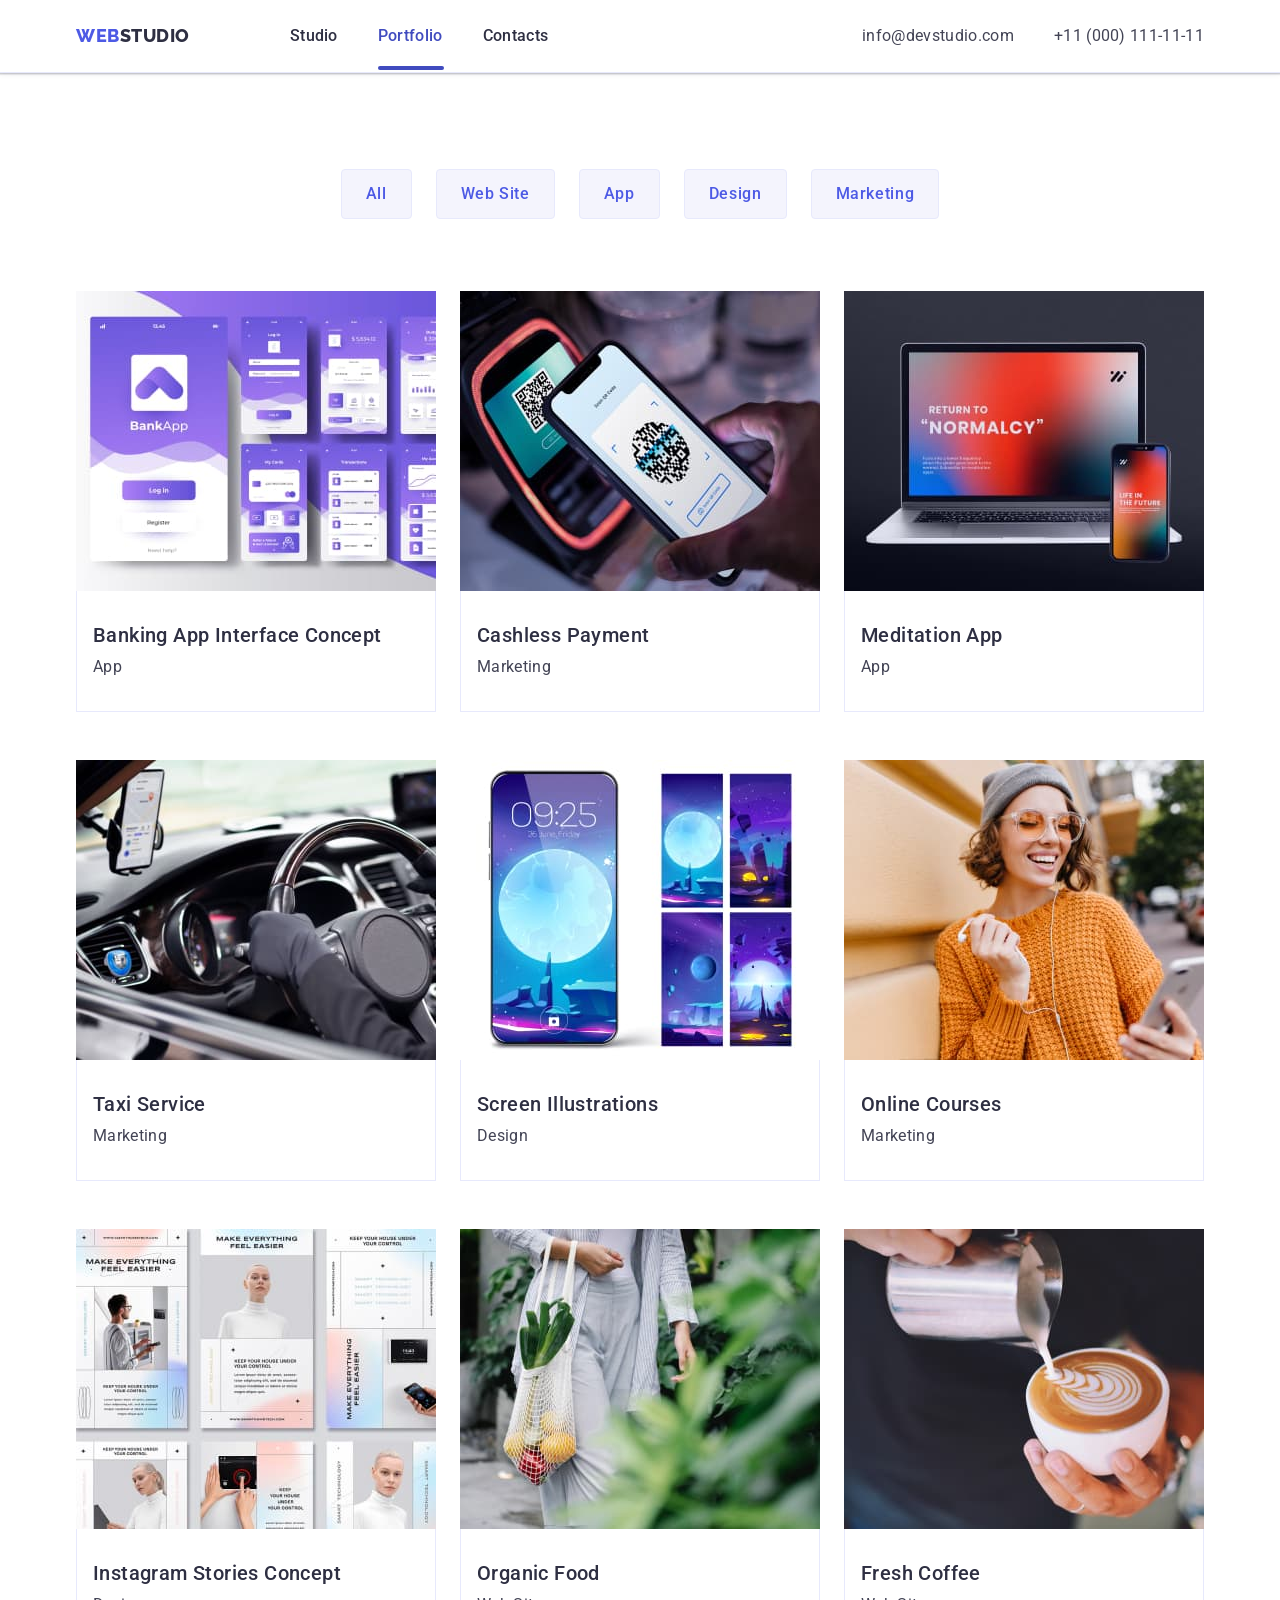
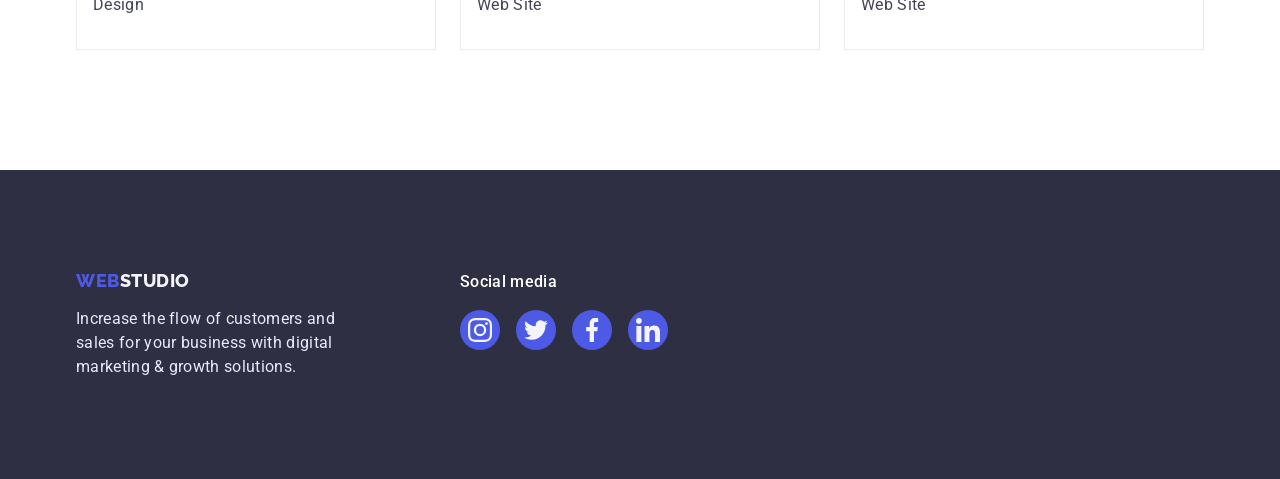
==== portfolio.html @ 558041e9 "Add files via upload" ====
<!DOCTYPE html>
<html lang="en">

<head>
    <meta charset="UTF-8">
    <meta http-equiv="X-UA-Compatible" content="IE=edge">
    <meta name="viewport" content="width=device-width, initial-scale=1.0">
    <title>Портфоліо</title>
    <link rel="stylesheet" href="./css/modern-normalize.min.css">
    <link rel="stylesheet" href="./css/styles.css">
    <link rel="preconnect" href="https://fonts.googleapis.com">
    <link rel="preconnect" href="https://fonts.gstatic.com" crossorigin>
    <link href="https://fonts.googleapis.com/css2?family=Raleway:wght@800&family=Roboto:wght@400;500;700&display=swap"
        rel="stylesheet">
</head>

<body>
    <header class="header">
        <div class="header-div container">
            <!-- Navigation -->
            <nav class="navigation">
                <a href="./index.html" class="logo link">Web<span class="logo-span-header">Studio</span></a>
                <ul class="header-menu list">
                    <li><a class="nav-item link" href="./index.html">Studio</a></li>
                    <li><a class="nav-item nav-item-portfolio link" href="./portfolio.html">Portfolio</a></li>
                    <li><a class="nav-item link" href="">Contacts</a></li>
                </ul>
            </nav>
            <!-- Contacts -->
            <address class="contacts">
                <ul class="contacts-list list">
                    <li><a class="contacts-item link" href="mailto:info@devstudio.com">info@devstudio.com</a></li>
                    <li><a class="contacts-item link" href="tel:+110001111111">+11 (000) 111-11-11</a></li>
                </ul>
            </address>
        </div>
    </header>
    <main>
        <!-- Buttons -->
        <section class="buttons">
            <div class="container">
                <h1 class="visually-hidden">.</h1>
                <ul class="button-list list">
                    <li>
                        <button class="button-list-item" type="button">All</button>
                    </li>
                    <li>
                        <button class="button-list-item" type="button">Web Site</button>
                    </li>
                    <li>
                        <button class="button-list-item" type="button">App</button>
                    </li>
                    <li>
                        <button class="button-list-item" type="button">Design</button>
                    </li>
                    <li>
                        <button class="button-list-item" type="button">Marketing</button>
                    </li>
                </ul>
                <!-- Examples -->
                <ul class="examples-list list">
                    <li class="examples-list-item">
                        <a href="" class="examples-list-link link">
                            <div class="examples-img-div">
                                <img src="./images/img1.jpg" alt="picture">
                                <p class="examples-paragraph">
                                    14 Stylish and User-Friendly App Design Concepts · Task Manager App · Calorie
                                    Tracker App · Exotic Fruit Ecommerce App ·
                                    Cloud Storage App
                                </p>
                            </div>
                            <div class="examples-list-item-div">
                                <h2 class="principles-header examples-list-item-header">Banking App Interface Concept
                                </h2>
                                <p class="principles-paragraph">App</p>
                            </div>
                        </a>
                    </li>
                    <li class="examples-list-item">
                        <a href="" class="examples-list-link link">
                            <div class="examples-img-div">
                                <img src="./images/img2.jpg" alt="picture">
                                <p class="examples-paragraph">
                                    14 Stylish and User-Friendly App Design Concepts · Task Manager App · Calorie
                                    Tracker App · Exotic Fruit Ecommerce App ·
                                    Cloud Storage App
                                </p>
                            </div>
                            <div class="examples-list-item-div">
                                <h2 class="principles-header examples-list-item-header">Cashless Payment</h2>
                                <p class="principles-paragraph">Marketing</p>
                            </div>
                        </a>
                    </li>
                    <li class="examples-list-item">
                        <a href="" class="examples-list-link link">
                            <div class="examples-img-div">
                                <img src="./images/img3.jpg" alt="picture">
                                <p class="examples-paragraph">
                                    14 Stylish and User-Friendly App Design Concepts · Task Manager App · Calorie
                                    Tracker App · Exotic Fruit Ecommerce App ·
                                    Cloud Storage App
                                </p>
                            </div>
                            <div class="examples-list-item-div">
                                <h2 class="principles-header examples-list-item-header">Meditation App</h2>
                                <p class="principles-paragraph">App</p>
                            </div>
                        </a>
                    </li>
                    <li class="examples-list-item">
                        <a href="" class="examples-list-link link">
                            <div class="examples-img-div">
                                <img src="./images/img4.jpg" alt="picture">
                                <p class="examples-paragraph">
                                    14 Stylish and User-Friendly App Design Concepts · Task Manager App · Calorie
                                    Tracker App · Exotic Fruit Ecommerce App ·
                                    Cloud Storage App
                                </p>
                            </div>
                            <div class="examples-list-item-div">
                                <h2 class="principles-header examples-list-item-header">Taxi Service</h2>
                                <p class="principles-paragraph">Marketing</p>
                            </div>
                        </a>
                    </li>
                    <li class="examples-list-item">
                        <a href="" class="examples-list-link link">
                            <div class="examples-img-div">
                                <img src="./images/img5.jpg" alt="picture">
                                <p class="examples-paragraph">
                                    14 Stylish and User-Friendly App Design Concepts · Task Manager App · Calorie
                                    Tracker App · Exotic Fruit Ecommerce App ·
                                    Cloud Storage App
                                </p>
                            </div>
                            <div class="examples-list-item-div">
                                <h2 class="principles-header examples-list-item-header">Screen Illustrations</h2>
                                <p class="principles-paragraph">Design</p>
                            </div>
                        </a>
                    </li>
                    <li class="examples-list-item">
                        <a href="" class="examples-list-link link">
                            <div class="examples-img-div">
                                <img src="./images/img6.jpg" alt="picture">
                                <p class="examples-paragraph">
                                    14 Stylish and User-Friendly App Design Concepts · Task Manager App · Calorie
                                    Tracker App · Exotic Fruit Ecommerce App ·
                                    Cloud Storage App
                                </p>
                            </div>
                            <div class="examples-list-item-div">
                                <h2 class="principles-header examples-list-item-header">Online Courses</h2>
                                <p class="principles-paragraph">Marketing</p>
                            </div>
                        </a>
                    </li>
                    <li class="examples-list-item">
                        <a href="" class="examples-list-link link">
                            <div class="examples-img-div">
                                <img src="./images/img7.jpg" alt="picture">
                                <p class="examples-paragraph">
                                    14 Stylish and User-Friendly App Design Concepts · Task Manager App · Calorie
                                    Tracker App · Exotic Fruit Ecommerce App ·
                                    Cloud Storage App
                                </p>
                            </div>
                            <div class="examples-list-item-div">
                                <h2 class="principles-header examples-list-item-header">Instagram Stories Concept</h2>
                                <p class="principles-paragraph">Design</p>
                            </div>
                        </a>
                    </li>
                    <li class="examples-list-item">
                        <a href="" class="examples-list-link link">
                            <div class="examples-img-div">
                                <img src="./images/img8.jpg" alt="picture">
                                <p class="examples-paragraph">
                                    14 Stylish and User-Friendly App Design Concepts · Task Manager App · Calorie
                                    Tracker App · Exotic Fruit Ecommerce App ·
                                    Cloud Storage App
                                </p>
                            </div>
                            <div class="examples-list-item-div">
                                <h2 class="principles-header examples-list-item-header">Organic Food</h2>
                                <p class="principles-paragraph">Web Site</p>
                            </div>
                        </a>
                    </li>
                    <li class="examples-list-item">
                        <a href="" class="examples-list-link link">
                            <div class="examples-img-div">
                                <img src="./images/img9.jpg" alt="picture">
                                <p class="examples-paragraph">
                                    14 Stylish and User-Friendly App Design Concepts · Task Manager App · Calorie
                                    Tracker App · Exotic Fruit Ecommerce App ·
                                    Cloud Storage App
                                </p>
                            </div>
                            <div class="examples-list-item-div">
                                <h2 class="principles-header examples-list-item-header">Fresh Coffee</h2>
                                <p class="principles-paragraph">Web Site</p>
                            </div>
                        </a>
                    </li>
                </ul>
            </div>
        </section>
    </main>
    <footer class="footer">
        <div class="container footer-div">
            <div class="footer-logo-div">
                <a class="logo-footer link" href="./index.html">Web<span class="logo-span-footer">Studio</span></a>
                <p class="footer-paragraph">Increase the flow of customers and sales for your business with digital
                    marketing & growth solutions.</p>
            </div>
            <div class="footer-socialmedia-div">
                <p class="footer-socialmedia-paragraph">Social media</p>
                <ul class="footer-list">
                    <li class="footer-list-item">
                        <a class="footer-list-link" href="">
                            <svg class="footer-icon" width="24" height="24">
                                <use href="./images/icons.svg#icon-instagram"></use>
                            </svg>
                        </a>
                    </li>
                    <li class="footer-list-item">
                        <a class="footer-list-link" href="">
                            <svg class="footer-icon" width="24" height="24">
                                <use href="./images/icons.svg#icon-twitter"></use>
                            </svg>
                        </a>
                    </li>
                    <li class="footer-list-item">
                        <a class="footer-list-link" href="">
                            <svg class="footer-icon" width="24" height="24">
                                <use href="./images/icons.svg#icon-facebook"></use>
                            </svg>
                        </a>
                    </li>
                    <li class="footer-list-item">
                        <a class="footer-list-link" href="">
                            <svg class="footer-icon" width="24" height="24">
                                <use href="./images/icons.svg#icon-linkedin"></use>
                            </svg>
                        </a>
                    </li>
                </ul>
            </div>
        </div>
    </footer>
</body>

</html>
---- css/styles.css ----
body {
    font-family: "Roboto", sans-serif;
    color: #434455;
    background-color: #FFFFFF;
}

h1,
h2,
h3,
h4,
h5,
h6,
p {
    margin: 0;
}

img {
    display: block;
    max-width: 100%;
    height: auto;
}

button {
    cursor: pointer;
    border: none;
    border-radius: 4 px;
}

ul,
ol {
    list-style: none;
    margin: 0;
    padding-left: 0;
}

a {
    text-decoration: none;
}

.container {
    width: 1158;
    padding: 0 15px;
    margin: 0 auto;
}

.section {
    padding-top: 120px;
    padding-bottom: 120px;
}

.visually-hidden {
    position: absolute;
    width: 1px;
    height: 1px;
    margin: -1px;
    border: 0;
    padding: 0;

    white-space: nowrap;
    clip-path: inset(100%);
    clip: rect(0 0 0 0);
    overflow: hidden;
}

:root {}

.logo {
    font-family: "Raleway", sans-serif;
    font-style: normal;
    font-weight: 800;
    font-size: 18px;
    line-height: 1.17;
    letter-spacing: 0.03em;
    text-transform: uppercase;
    color: #4d5ae5;
    margin-right: 76px;

}

.link {
    text-decoration: none;
}

.logo-span-header {
    color: #2e2f42;
}

.list {
    list-style: none;
    margin: 0;
    padding: 0;
}

.nav-item {
    font-weight: 500;
    font-size: 16px;
    line-height: 1.5;
    letter-spacing: 0.02em;
    color: #2e2f42;
    padding: 24px 0;
    transition: color 250ms cubic-bezier(0.4, 0, 0.2, 1);
}

.nav-item-index,
.nav-item-portfolio {
    position: relative;
    color: #404bbf;
}

.nav-item-index::after {
    content: '';
    width: 48px;
    height: 4px;
    flex-shrink: 0;
    position: absolute;
    left: 0;
    bottom: -1px;
    height: 4px;
    background-color: #404bbf;
    border-radius: 2px;
}

.nav-item-portfolio::after {
    content: '';
    width: 66px;
    height: 4px;
    flex-shrink: 0;
    position: absolute;
    left: 0;
    bottom: -1px;
    height: 4px;
    background-color: #404bbf;
    border-radius: 2px;
}

.link:hover {
    color: #404bbf;
}

.link:focus {
    color: #404bbf;
}

.contacts {
    font-style: normal;
    margin-left: auto;
}

.contacts-item {
    font-size: 16px;
    line-height: 24px;
    letter-spacing: 0.02em;
    color: #434455;
    transition: color 250ms cubic-bezier(0.4, 0, 0.2, 1);
}

.contacts-item:hover {
    color: #404bbf
}

.contacts-item:focus {
    color: #404bbf
}

.service {
    background-color: #2e2f42;
    padding: 188px 0;
    background-image: linear-gradient(rgba(46, 47, 66, 0.7),
            rgba(46, 47, 66, 0.7)),
        url(../images/img-name.jpg);
    max-width: 1440px;
    background-repeat: no-repeat;
    background-position: center;
    background-size: cover;
    height: 600px;
    margin: 0 auto;
}

.service-name {
    font-size: 56px;
    line-height: 1.07;
    text-align: center;
    letter-spacing: 0.02em;
    color: #FFFFFF;
    max-width: 496px;
    margin: 0 auto;
    margin-bottom: 48px;
}

.service-button {
    background-color: #4D5AE5;
    font-family: "Roboto", sans-serif;
    font-style: normal;
    font-weight: 500;
    font-size: 16px;
    line-height: 24px;
    letter-spacing: 0.04em;
    color: #FFFFFF;
    cursor: pointer;
    display: block;
    min-width: 169px;
    height: 56px;
    border: none;
    background-color: #4d5ae5;
    border-radius: 4px;
    cursor: pointer;
    display: block;
    margin: 0 auto;
    transition: background-color 250ms cubic-bezier(0.4, 0, 0.2, 1);
}

.service-button:hover {
    background-color: #404BBF
}

.service-button:focus {
    background-color: #404BBF
}

.principles-header {
    font-weight: 500;
    font-size: 20px;
    line-height: 1.2;
    letter-spacing: 0.02em;
    color: #2E2F42;
    margin-bottom: 8px;
}

.principles-paragraph {
    font-weight: 400;
    font-size: 16px;
    line-height: 1.5;
    letter-spacing: 0.02em;
    color: #434455;
}

.activity-header {
    font-size: 36px;
    line-height: 1.11;
    text-align: center;
    letter-spacing: 0.02em;
    text-transform: capitalize;
    color: #2e2f42;
    margin-bottom: 72px;
}

.team {
    background-color: #F4F4FD;
    padding: 120px 0;
}

.team-header {
    font-size: 36px;
    line-height: 1.11;
    text-align: center;
    letter-spacing: 0.02em;
    text-transform: capitalize;
    color: #2e2f42;
    margin-bottom: 72px;
}

.team-list-item {
    background-color: #FFFFFF;
    width: calc((100%-72px)/4);
    border-radius: 0px 0px 4px 4px;
    box-shadow: 0px 1px 6px rgba(46, 47, 66, 0.08),
        0px 1px 1px rgba(46, 47, 66, 0.16),
        0px 2px 1px rgba(46, 47, 66, 0.08);
}


.footer {
    background-color: #2e2f42;
    padding: 100px 0;
}

.logo-footer {
    font-family: "Raleway", sans-serif;
    font-style: normal;
    font-weight: 800;
    font-size: 18px;
    line-height: 1.17;
    letter-spacing: 0.03em;
    text-transform: uppercase;
    color: #4d5ae5;
    display: inline-block;
    margin-bottom: 16px;
}

.logo-span-footer {
    color: #f4f4fd;
}

.button-list-item {
    font-family: "Roboto", sans-serif;
    font-weight: 500;
    font-size: 16px;
    line-height: 1.5;
    letter-spacing: 0.04em;
    color: #4d5ae5;
    background-color: #F4F4FD;
    cursor: pointer;
    padding: 12px 24px;
    border: 1px solid #e7e9fc;
    border-radius: 4px;
    transition: color 250ms cubic-bezier(0.4, 0, 0.2, 1),
        background-color 250ms cubic-bezier(0.4, 0, 0.2, 1),
        border-color 250ms cubic-bezier(0.4, 0, 0.2, 1),
        box-shadow 250ms cubic-bezier(0.4, 0, 0.2, 1);
}

.button-list-item:hover {
    color: #FFFFFF;
    background-color: #404BBF;
    border: 1px solid transparent;
    box-shadow: 0px 3px 1px rgba(0, 0, 0, 0.1),
        0px 2px 1px rgba(0, 0, 0, 0.08),
        0px 2px 2px rgba(0, 0, 0, 0.12);
}

.button-list-item:focus {
    color: #FFFFFF;
    background-color: #404BBF;
    border: 1px solid transparent;
    box-shadow: 0px 3px 1px rgba(0, 0, 0, 0.1),
        0px 2px 1px rgba(0, 0, 0, 0.08),
        0px 2px 2px rgba(0, 0, 0, 0.12);
}

.footer-paragraph {
    font-weight: 400;
    font-size: 16px;
    line-height: 24px;
    letter-spacing: 0.02em;
    color: #E7E9FC;
    max-width: 264px;
}



.header {
    border-bottom: 1px solid #e7e9fc;
    box-shadow: 0px 2px 1px rgba(46, 47, 66, 0.08),
        0px 1px 1px rgba(46, 47, 66, 0.16),
        0px 1px 6px rgba(46, 47, 66, 0.08);
}

.header-div {
    display: flex;
    align-items: center;
}

.container {
    width: 1158px;
    margin: 0 auto;
    padding: 0 15px;
}

.navigation {
    display: flex;
    align-items: center;
}

.header-menu {
    display: flex;
    gap: 40px;
    padding: 24px;
}

.contacts-list {
    display: flex;
    gap: 40px;
}

.principles {
    padding: 120px 0;
}

.principles-list {
    display: flex;
    gap: 24px;
    padding-left: 0;
}

.principles-list-item {
    width: calc((100% - 72px) / 4);
}

.activity {
    padding-bottom: 120px;
}

.activity-list {
    display: flex;
    gap: 24px;
}

.activity-list-item {
    width: calc((100%-48px)/3);
}

.team-list {
    display: flex;
    gap: 24px;
}

.team-list-item-div {
    padding: 32px 16px;
}

.team-list-item-header {
    text-align: center;
}

.team-list-item-paragraph {
    text-align: center;
}

.buttons {
    padding: 96px 0 120px;
}

.button-list {
    display: flex;
    justify-content: center;
    gap: 24px;
    margin-bottom: 72px;
}

.examples-list {
    display: flex;
    flex-wrap: wrap;
    column-gap: 24px;
    row-gap: 48px;
}

.examples-list-item {
    width: calc((100% - 48px) / 3);
}

.examples-list-item-div {
    padding: 32px 16px;
    border: 1px solid #e7e9fc;
    border-top: none;
}

.examples-list-item-header {
    margin-bottom: 8px;
}

.icon-div {
    display: flex;
    align-items: center;
    justify-content: center;
    height: 112px;
    background-color: #f4f4fd;
    border-radius: 4px;
    margin-bottom: 8px;
}

.icon-div-team-list {
    display: flex;
    justify-content: center;
    gap: 24px;
    padding-top: 8px;
}

.icon-div-team-list-item {
    width: 40px;
    height: 40px;
}

.icon-div-team-list-link {
    width: 100%;
    height: 100%;
    background-color: #4d5ae5;
    border-radius: 50%;
    display: flex;
    align-items: center;
    justify-content: center;
    transition: background-color 250ms cubic-bezier(0.4, 0, 0.2, 1);
}

.icon-div-team-list-link:hover {
    background-color: #404bbf;
}

.icon-div-team-list-link:focus {
    background-color: #404bbf;
}

.icon-team {
    fill: #f4f4fd;
}

.customers {
    padding-top: 120px;
    padding-bottom: 120px;
}

.customers-header {
    font-size: 36px;
    line-height: 1.11;
    color: #2e2f42;
    margin-bottom: 72px;
    text-align: center;
}

.customers-list {
    display: flex;
    gap: 24px;
}

.customers-list-item {
    width: calc((100% - 120px) / 6);
    height: 88px;
}

.customers-list-link {
    width: 100%;
    height: 100%;
    border: 1px solid #8e8f99;
    border-radius: 4px;
    display: flex;
    align-items: center;
    justify-content: center;
    color: #8e8f99;
    transition: border-color 250ms cubic-bezier(0.4, 0, 0.2, 1),
        color 250ms cubic-bezier(0.4, 0, 0.2, 1);
}

.customers-list-link:hover {
    border-color: #404bbf;
    color: #404bbf;
}

.customers-list-link:focus {
    border-color: #404bbf;
    color: #404bbf;
}

.icon-customers {
    fill: currentColor;
}

.footer-div {
    display: flex;
    align-items: baseline;

}

.footer-logo-div {
    margin-right: 120px;
}

.footer-socialmedia-paragraph {
    font-weight: 500;
    font-size: 16px;
    line-height: 1.5;
    letter-spacing: 0.02em;
    color: #FFFFFF;
    margin-bottom: 16px;
}

.footer-list {
    display: flex;
    gap: 16px;
}

.footer-list-item {
    width: 40px;
    height: 40px;
}

.footer-list-link {
    width: 100%;
    height: 100%;
    background-color: #4d5ae5;
    border-radius: 50%;
    display: flex;
    align-items: center;
    justify-content: center;
    transition: background-color 250ms cubic-bezier(0.4, 0, 0.2, 1);
}

.footer-list-link:hover {
    background-color: #31d0aa;
}

.footer-list-link:focus {
    background-color: #31d0aa;
}

.footer-icon {
    fill: #f4f4fd;
}

.examples-list-link {
    display: block;
    transition: box-shadow 250ms cubic-bezier(0.4, 0, 0.2, 1);
}

.examples-list-link:hover .examples-paragraph {
    transform: translateY(0%);
}

.examples-list-link:focus .examples-paragraph {
    transform: translateY(0%);
}

.examples-list-link:hover {
    box-shadow: 0px 1px 6px rgba(46, 47, 66, 0.08),
        0px 1px 1px rgba(46, 47, 66, 0.16),
        0px 2px 1px rgba(46, 47, 66, 0.08);
}

.examples-list-link:focus {
    box-shadow: 0px 1px 6px rgba(46, 47, 66, 0.08),
        0px 1px 1px rgba(46, 47, 66, 0.16),
        0px 2px 1px rgba(46, 47, 66, 0.08);
}

.modal-div {
    position: fixed;
    top: 0;
    left: 0;
    width: 100%;
    height: 100%;
    background-color: rgba(46, 47, 66, 0.4);
    transition: opacity 250ms cubic-bezier(0.4, 0, 0.2, 1), visibility 250ms cubic-bezier(0.4, 0, 0.2, 1);

}

.is-hidden {
    opacity: 0;
    visibility: hidden;
    pointer-events: none;
}

.modal {
    position: absolute;
    top: 50%;
    left: 50%;
    transform: translate(-50%, -50%) scale(1);
    width: 408px;
    min-height: 584px;
    background: #fcfcfc;
    box-shadow: 0px 1px 1px rgba(0, 0, 0, 0.14),
        0px 1px 3px rgba(0, 0, 0, 0.12),
        0px 2px 1px rgba(0, 0, 0, 0.2);
    border-radius: 4px;
    transition: transform 250ms cubic-bezier(0.4, 0, 0.2, 1);
}

.modal-button {
    position: absolute;
    top: 24px;
    right: 24px;
    width: 24px;
    height: 24px;
    border-radius: 50%;
    display: flex;
    align-items: center;
    justify-content: center;
    background-color: #e7e9fc;
    border: 1px solid rgba(0, 0, 0, 0.1);
    padding: 0;
    cursor: pointer;
    transition: background-color 250ms cubic-bezier(0.4, 0, 0.2, 1),
        border 250ms cubic-bezier(0.4, 0, 0.2, 1);
}

.modal-button:hover {
    background-color: #404bbf;
    border: none;
}

.modal-button:focus {
    background-color: #404bbf;
    border: none;
}

.icon-close {
    transition: fill 250ms cubic-bezier(0.4, 0, 0.2, 1);
}

.modal-button:hover {
    fill: #ffffff;
}

.modal-button:focus {
    fill: #ffffff;
}

.examples-img-div {
    position: relative;
    overflow: hidden;

}

.examples-paragraph {
    position: absolute;
    top: 0;
    font-size: 16px;
    line-height: 1.5;
    letter-spacing: 0.02em;
    color: #f4f4fd;
    padding: 40px 32px;
    background-color: #4d5ae5;
    height: 100%;
    width: 100%;
    transform: translateY(100%);
    transition: transform 250ms cubic-bezier(0.4, 0, 0.2, 1);
}

.footer-form-div {}

.footer-form-paragraph {
    margin-bottom: 16px;
    font-weight: 500;
    font-size: 16px;
    line-height: 1.5;
    letter-spacing: 0.02em;
    color: #ffffff;
}

.footer-form {
    display: flex;
    gap: 24px;

}

.footer-form-label {}
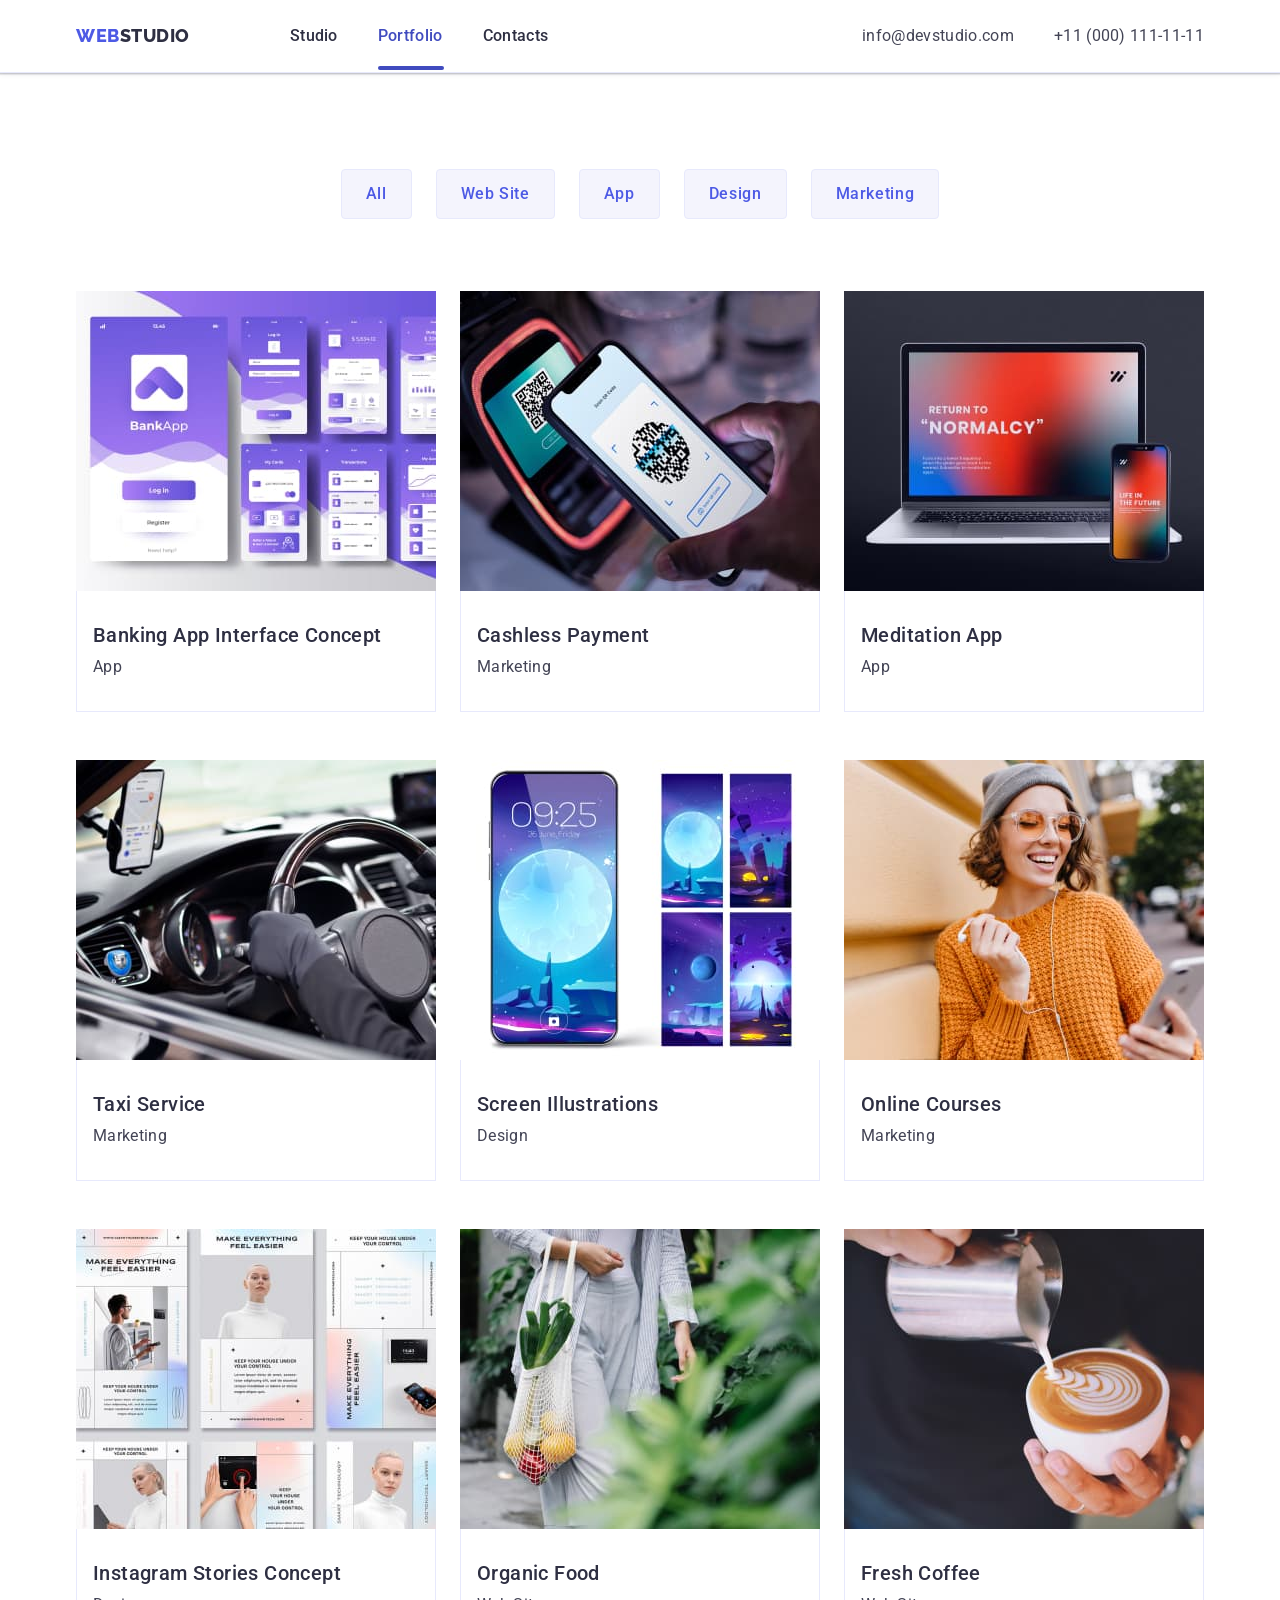
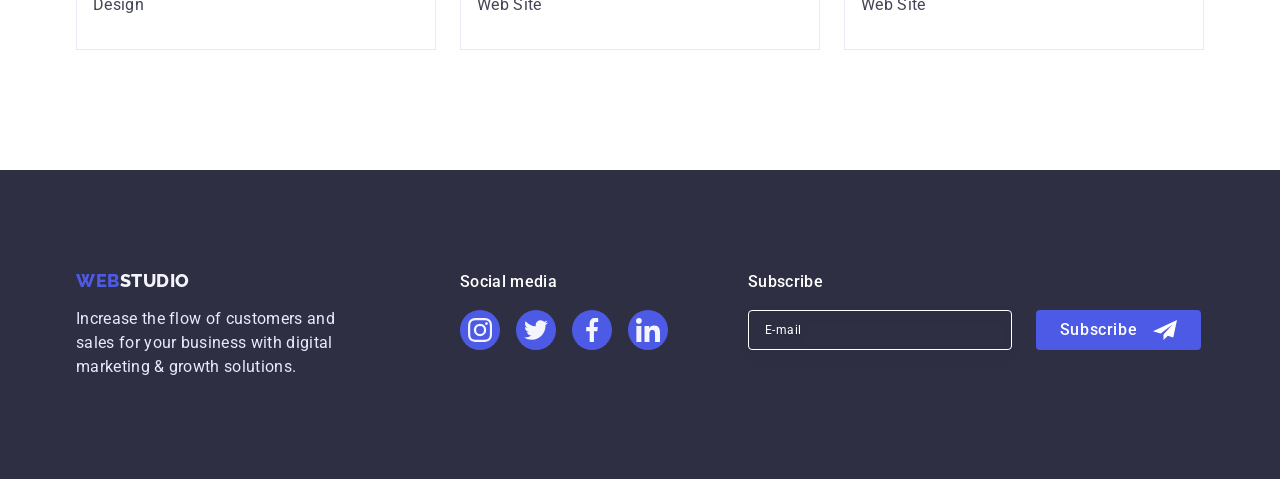
==== commit a7172f62: "Add files via upload" ====
--- a/portfolio.html
+++ b/portfolio.html
@@ -248,6 +248,20 @@
                     </li>
                 </ul>
             </div>
+            <div class="footer-form-div">
+                <p class="footer-form-paragraph">Subscribe</p>
+                <form class="footer-form">
+                    <label class="footer-form-label">
+                        <input class="email-input" type="email" placeholder="E-mail" name="form" />
+                    </label>
+                    <button class="footer-form-button" type="submit">
+                        Subscribe
+                        <svg class="footer-form-svg" width="24" height="24">
+                            <use href="./images/icons.svg#frame-3"></use>
+                        </svg>
+                    </button>
+                </form>
+            </div>
         </div>
     </footer>
 </body>
--- a/css/styles.css
+++ b/css/styles.css
@@ -628,7 +628,7 @@
     height: 100%;
     background-color: rgba(46, 47, 66, 0.4);
     transition: opacity 250ms cubic-bezier(0.4, 0, 0.2, 1), visibility 250ms cubic-bezier(0.4, 0, 0.2, 1);
-
+    padding: 72px 24px 24px 24px;
 }
 
 .is-hidden {
@@ -713,7 +713,9 @@
     transition: transform 250ms cubic-bezier(0.4, 0, 0.2, 1);
 }
 
-.footer-form-div {}
+.footer-form-div {
+    padding-left: 80px;
+}
 
 .footer-form-paragraph {
     margin-bottom: 16px;
@@ -730,4 +732,168 @@
 
 }
 
-.footer-form-label {}+.email-input {
+    width: 264px;
+    height: 40px;
+    border: 1px solid #ffffff;
+    background-color: transparent;
+    font-size: 12px;
+    line-height: 1.5;
+    letter-spacing: 0.04em;
+    padding-left: 16px;
+    filter: drop-shadow(0px 4px 4px rgba(0, 0, 0, 0.15));
+    border-radius: 4px;
+    color: #ffffff;
+}
+
+.email-input::placeholder {
+    color: #ffffff;
+}
+
+.footer-form-button {
+    min-width: 165px;
+    height: 40px;
+    display: flex;
+    justify-content: center;
+    align-items: center;
+    font-family: "Roboto", sans-serif;
+    font-size: 16px;
+    font-weight: 500;
+    line-height: 1.5;
+    letter-spacing: 0.04em;
+    color: #ffffff;
+    cursor: pointer;
+    background-color: #4D5AE5;
+    border: none;
+    border-radius: 4px;
+}
+
+.footer-form-svg {
+    margin-left: 16px;
+}
+
+.modal-paragraph {
+    font-weight: 500;
+    font-size: 16px;
+    line-height: 1.5;
+    text-align: center;
+    letter-spacing: 0.02em;
+    color: #2E2F42;
+    margin-bottom: 16px;
+}
+
+.modal-form-div {
+    margin-bottom: 8px;
+}
+
+.modal-form-label {
+    font-size: 12px;
+    line-height: 1.17;
+    letter-spacing: 0.04em;
+    color: #8e8f99;
+    display: block;
+    margin-bottom: 4px;
+}
+
+.modal-form-label-div {
+    position: relative;
+}
+
+.modal-form-label-input {
+    width: 100%;
+    height: 40px;
+    border: 1px solid rgba(46, 47, 66, 0.4);
+    border-radius: 4px;
+    background-color: transparent;
+    padding-left: 38px;
+    outline: transparent;
+    transition: border-color 250ms cubic-bezier(0.4, 0, 0.2, 1);
+}
+
+.modal-form-label-input:focus {
+    border-color: #4D5AE5;
+}
+
+.icon-person {
+    position: absolute;
+    left: 16px;
+    top: 50%;
+    transform: translateY(-50%);
+    transition: fill 250ms cubic-bezier(0.4, 0, 0.2, 1);
+}
+
+.icon-person:focus {
+    fill: #4D5AE5;
+}
+
+.modal-form-div-comment {
+    margin-bottom: 16px;
+}
+
+.modal-comment {
+    width: 100%;
+    height: 120px;
+    font-size: 12px;
+    line-height: 1.17;
+    letter-spacing: 0.04em;
+    color: rgba(46, 47, 66, 0.4);
+    border-radius: 4px;
+    background-color: transparent;
+    padding: 8px 16px;
+    outline: transparent;
+    resize: none;
+    border-color: 250ms cubic-bezier(0.4, 0, 0.2, 1);
+}
+
+.modal-comment:focus {
+    border-color: #4D5AE5;
+}
+
+.check-box-div {
+    margin-bottom: 24px;
+}
+
+.check-box-label {
+    font-size: 12px;
+    line-height: 1.17;
+    letter-spacing: 0.04em;
+    color: #8e8f99;
+}
+
+.check-box-label-span {
+    width: 16px;
+    height: 16px;
+    border: 1px solid rgba(46, 47, 66, 0.4);
+    transition: background-color 250ms cubic-bezier(0.4, 0, 0.2, 1), border 250ms cubic-bezier(0.4, 0, 0.2, 1), fill 250ms cubic-bezier(0.4, 0, 0.2, 1);
+    display: inline-flex;
+    align-items: center;
+    justify-content: center;
+    fill: transparent;
+}
+
+.check-box-input:checked.icon-checkbox {
+    background-color: #404bbf;
+    border: none;
+    fill: #F4F4FD;
+}
+
+.check-box-label-link {
+    color: #4d5ae5;
+}
+
+.check-box-label-button {
+    display: block;
+    min-width: 169px;
+    height: 56px;
+    font-family: "Roboto", sans-serif;
+    font-size: 16px;
+    font-weight: 500;
+    line-height: 1.5;
+    letter-spacing: 0.04em;
+    color: #ffffff;
+    cursor: pointer;
+    background-color: #4D5AE5;
+    border: none;
+    border-radius: 4px;
+    transition: background-color 250ms cubic-bezier(0.4, 0, 0.2, 1);
+}
